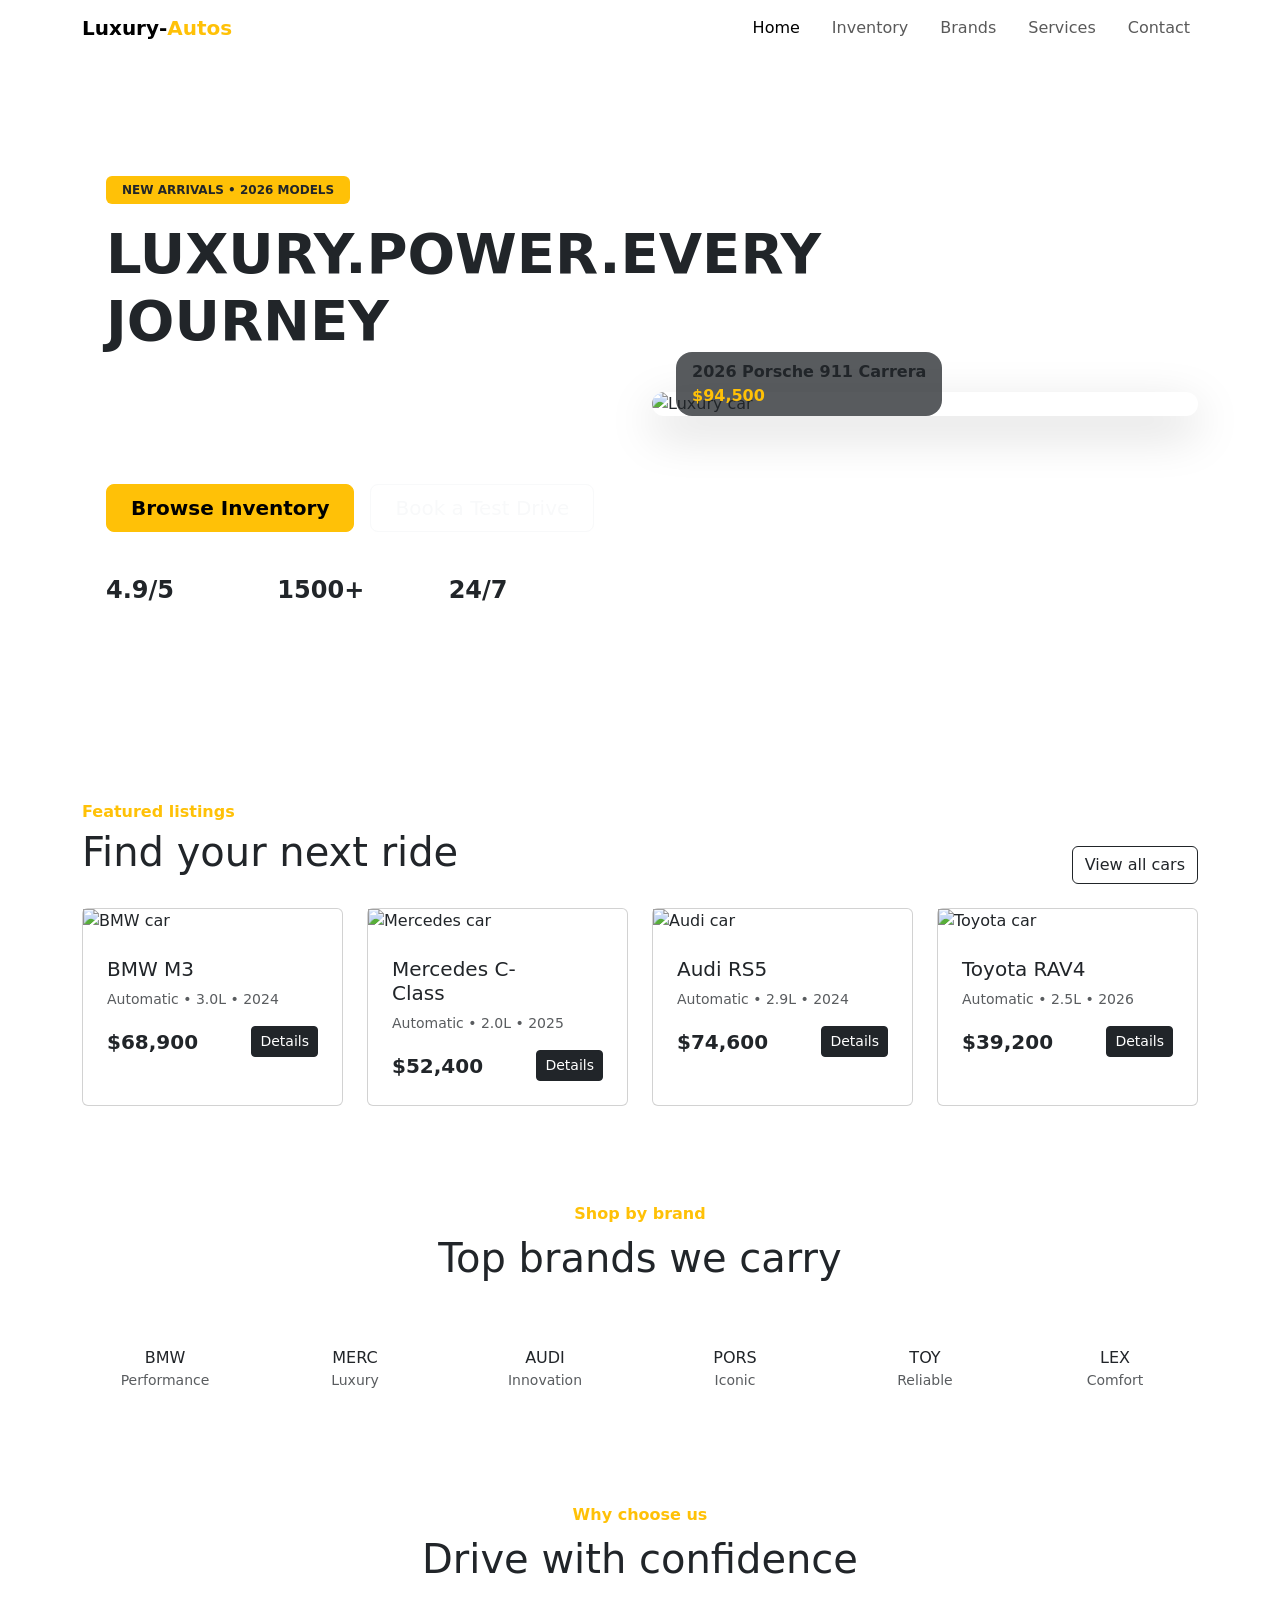
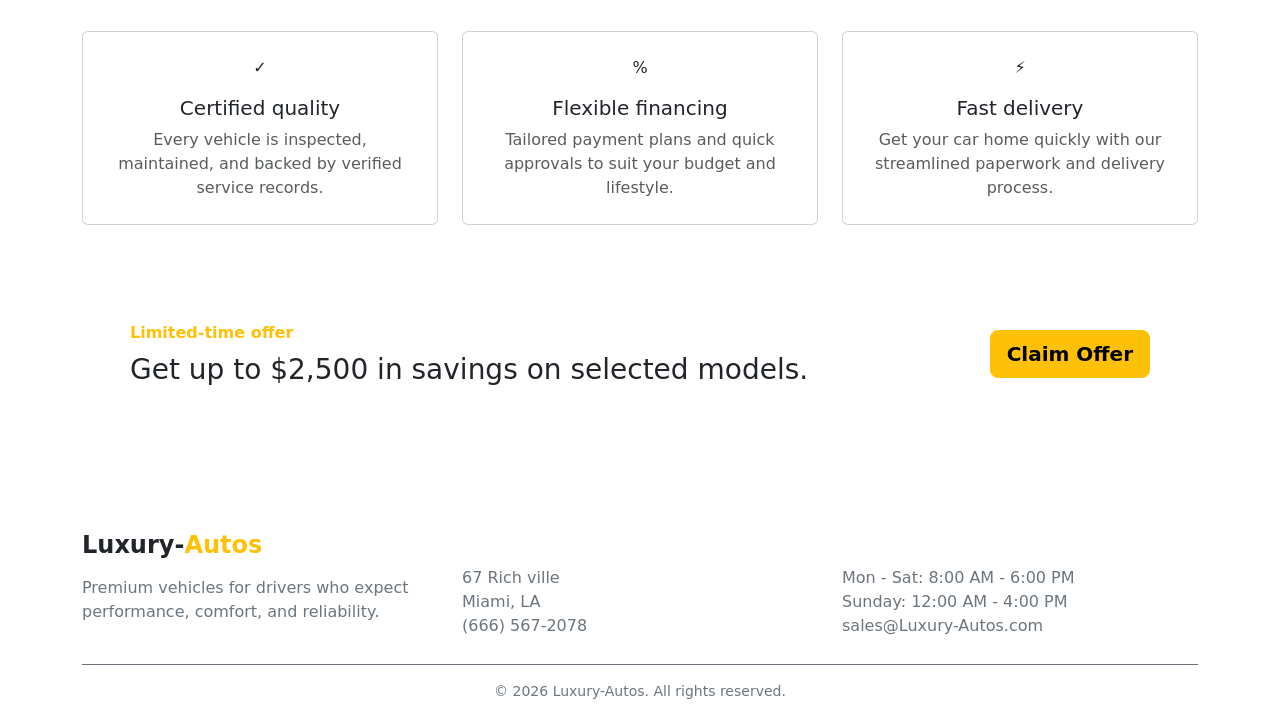
==== index.html @ 81e5c454 "commiting assignment, ready to push for the first time" ====
<!doctype html>
<html lang="en">
  <head>
    <meta charset="UTF-8" />
    <meta name="viewport" content="width=device-width, initial-scale=1.0" />
    <link href="https://cdn.jsdelivr.net/npm/bootstrap@5.3.8/dist/css/bootstrap.min.css" rel="stylesheet" integrity="sha384-sRIl4kxILFvY47J16cr9ZwB07vP4J8+LH7qKQnuqkuIAvNWLzeN8tE5YBujZqJLB" crossorigin="anonymous">
    <title>Luxury-Autos | Premium Car Dealership</title>
    <link rel="stylesheet" href="styles.css" />
  </head>
  <body>
    <nav class="navbar navbar-expand-lg sticky-top">
      <div class="container">
        <a class="navbar-brand fw-bold" href="index.html"
          >Luxury-<span class="text-warning">Autos</span></a
        >
        <button
          class="navbar-toggler"
          type="button"
          data-bs-toggle="collapse"
          data-bs-target="#mainNav"
          aria-controls="mainNav"
          aria-expanded="false"
          aria-label="Toggle navigation"
        >
          <span class="navbar-toggler-icon"></span>
        </button>
        <div class="collapse navbar-collapse" id="mainNav">
          <ul class="navbar-nav ms-auto gap-lg-3">
            <li class="nav-item"><a class="nav-link active" href="index.html">Home</a></li>
            <li class="nav-item"><a class="nav-link" href="inventory.html">Inventory</a></li>
            <li class="nav-item"><a class="nav-link" href="brands.html">Brands</a></li>
            <li class="nav-item"><a class="nav-link" href="services.html">Services</a></li>
            <li class="nav-item"><a class="nav-link" href="contact.html">Contact</a></li>
          </ul>
        </div>
      </div>
    </nav>

    <section class="hero-section py-5">
      <div class="container py-5">
        <div class="row align-items-center g-4">
          <div class="col-lg-6">
            <div class="hero-overlay p-4 rounded-4">
              <span class="badge bg-warning text-dark px-3 py-2 mb-3"
                >NEW ARRIVALS • 2026 MODELS</span
              >
              <h1 class="display-4 fw-bold mb-3">LUXURY.POWER.EVERY JOURNEY</h1>
              <p class="lead text-white-50 mb-4">
                Explore premium cars from top brands with transparent pricing and a smooth buying
                experience.
              </p>
              <div class="d-flex flex-wrap gap-3">
                <a href="inventory.html" class="btn btn-warning btn-lg px-4 fw-semibold"
                  >Browse Inventory</a
                >
                <a href="contact.html" class="btn btn-outline-light btn-lg px-4"
                  >Book a Test Drive</a
                >
              </div>
              <div class="row mt-4 g-3">
                <div class="col-4">
                  <div class="fw-bold fs-4">4.9/5</div>
                  <small class="text-white-50">Customer rating</small>
                </div>
                <div class="col-4">
                  <div class="fw-bold fs-4">1500+</div>
                  <small class="text-white-50">Cars sold</small>
                </div>
                <div class="col-4">
                  <div class="fw-bold fs-4">24/7</div>
                  <small class="text-white-50">Support</small>
                </div>
              </div>
            </div>
          </div>
          <div class="col-lg-6">
            <div class="card bg-transparent border-0 shadow-none">
              <img
                src="https://images.unsplash.com/photo-1553440569-bcc63803a83d?auto=format&fit=crop&w=1200&q=80"
                class="img-fluid rounded-4 shadow-lg"
                alt="Luxury car"
              />
              <div class="card-img-overlay d-flex align-items-end p-4">
                <div class="bg-dark bg-opacity-75 rounded-4 px-3 py-2">
                  <div class="fw-semibold">2026 Porsche 911 Carrera</div>
                  <div class="text-warning fw-bold">$94,500</div>
                </div>
              </div>
            </div>
          </div>
        </div>
      </div>
    </section>

    <main>
      <section id="inventory" class="py-5">
        <div class="container">
          <div class="d-flex align-items-end justify-content-between flex-wrap gap-3 mb-4">
            <div>
              <p class="text-warning fw-semibold mb-1">Featured listings</p>
              <h2 class="section-title display-6">Find your next ride</h2>
            </div>
            <a href="inventory.html" class="btn btn-outline-dark">View all cars</a>
          </div>

          <div class="row g-4">
            <div class="col-md-6 col-xl-3">
              <div class="card car-card h-100">
                <img
                  src="https://images.unsplash.com/photo-1503376780353-7e6692767b70?auto=format&fit=crop&w=900&q=80"
                  alt="BMW car"
                />
                <div class="card-body p-4">
                  <div class="d-flex justify-content-between align-items-center mb-2">
                    <h5 class="mb-0">BMW M3</h5>
                    <span class="badge price-badge px-2 py-1">Sport</span>
                  </div>
                  <p class="text-muted small mb-3">Automatic • 3.0L • 2024</p>
                  <div class="d-flex justify-content-between align-items-center">
                    <div class="fw-bold fs-5">$68,900</div>
                    <button class="btn btn-dark btn-sm">Details</button>
                  </div>
                </div>
              </div>
            </div>

            <div class="col-md-6 col-xl-3">
              <div class="card car-card h-100">
                <img
                  src="https://images.unsplash.com/photo-1544636331-e26879cd4d9b?auto=format&fit=crop&w=900&q=80"
                  alt="Mercedes car"
                />
                <div class="card-body p-4">
                  <div class="d-flex justify-content-between align-items-center mb-2">
                    <h5 class="mb-0">Mercedes C-Class</h5>
                    <span class="badge price-badge px-2 py-1">Luxury</span>
                  </div>
                  <p class="text-muted small mb-3">Automatic • 2.0L • 2025</p>
                  <div class="d-flex justify-content-between align-items-center">
                    <div class="fw-bold fs-5">$52,400</div>
                    <button class="btn btn-dark btn-sm">Details</button>
                  </div>
                </div>
              </div>
            </div>

            <div class="col-md-6 col-xl-3">
              <div class="card car-card h-100">
                <img
                  src="https://images.unsplash.com/photo-1552519507-da3b142c6e3d?auto=format&fit=crop&w=900&q=80"
                  alt="Audi car"
                />
                <div class="card-body p-4">
                  <div class="d-flex justify-content-between align-items-center mb-2">
                    <h5 class="mb-0">Audi RS5</h5>
                    <span class="badge price-badge px-2 py-1">Performance</span>
                  </div>
                  <p class="text-muted small mb-3">Automatic • 2.9L • 2024</p>
                  <div class="d-flex justify-content-between align-items-center">
                    <div class="fw-bold fs-5">$74,600</div>
                    <button class="btn btn-dark btn-sm">Details</button>
                  </div>
                </div>
              </div>
            </div>

            <div class="col-md-6 col-xl-3">
              <div class="card car-card h-100">
                <img
                  src="https://images.unsplash.com/photo-1494905998402-395d579af36f?auto=format&fit=crop&w=900&q=80"
                  alt="Toyota car"
                />
                <div class="card-body p-4">
                  <div class="d-flex justify-content-between align-items-center mb-2">
                    <h5 class="mb-0">Toyota RAV4</h5>
                    <span class="badge price-badge px-2 py-1">SUV</span>
                  </div>
                  <p class="text-muted small mb-3">Automatic • 2.5L • 2026</p>
                  <div class="d-flex justify-content-between align-items-center">
                    <div class="fw-bold fs-5">$39,200</div>
                    <button class="btn btn-dark btn-sm">Details</button>
                  </div>
                </div>
              </div>
            </div>
          </div>
        </div>
      </section>

      <section id="brands" class="py-5 bg-white">
        <div class="container">
          <div class="text-center mb-5">
            <p class="text-warning fw-semibold mb-2">Shop by brand</p>
            <h2 class="section-title display-6">Top brands we carry</h2>
          </div>
          <div class="row g-4 brands">
            <div class="col-6 col-md-4 col-lg-2">
              <div
                class="brand-box rounded-4 d-flex flex-column align-items-center justify-content-center text-center p-3"
              >
                <div class="brand-logo">BMW</div>
                <small class="text-muted">Performance</small>
              </div>
            </div>
            <div class="col-6 col-md-4 col-lg-2">
              <div
                class="brand-box rounded-4 d-flex flex-column align-items-center justify-content-center text-center p-3"
              >
                <div class="brand-logo">MERC</div>
                <small class="text-muted">Luxury</small>
              </div>
            </div>
            <div class="col-6 col-md-4 col-lg-2">
              <div
                class="brand-box rounded-4 d-flex flex-column align-items-center justify-content-center text-center p-3"
              >
                <div class="brand-logo">AUDI</div>
                <small class="text-muted">Innovation</small>
              </div>
            </div>
            <div class="col-6 col-md-4 col-lg-2">
              <div
                class="brand-box rounded-4 d-flex flex-column align-items-center justify-content-center text-center p-3"
              >
                <div class="brand-logo">PORS</div>
                <small class="text-muted">Iconic</small>
              </div>
            </div>
            <div class="col-6 col-md-4 col-lg-2">
              <div
                class="brand-box rounded-4 d-flex flex-column align-items-center justify-content-center text-center p-3"
              >
                <div class="brand-logo">TOY</div>
                <small class="text-muted">Reliable</small>
              </div>
            </div>
            <div class="col-6 col-md-4 col-lg-2">
              <div
                class="brand-box rounded-4 d-flex flex-column align-items-center justify-content-center text-center p-3"
              >
                <div class="brand-logo">LEX</div>
                <small class="text-muted">Comfort</small>
              </div>
            </div>
          </div>
        </div>
      </section>

      <section id="services" class="py-5">
        <div class="container">
          <div class="text-center mb-5">
            <p class="text-warning fw-semibold mb-2">Why choose us</p>
            <h2 class="section-title display-6">Drive with confidence</h2>
          </div>
          <div class="row g-4">
            <div class="col-md-4">
              <div class="card h-100 p-4 text-center">
                <div class="feature-icon mx-auto mb-3">✓</div>
                <h5>Certified quality</h5>
                <p class="text-muted mb-0">
                  Every vehicle is inspected, maintained, and backed by verified service records.
                </p>
              </div>
            </div>
            <div class="col-md-4">
              <div class="card h-100 p-4 text-center">
                <div class="feature-icon mx-auto mb-3">%</div>
                <h5>Flexible financing</h5>
                <p class="text-muted mb-0">
                  Tailored payment plans and quick approvals to suit your budget and lifestyle.
                </p>
              </div>
            </div>
            <div class="col-md-4">
              <div class="card h-100 p-4 text-center">
                <div class="feature-icon mx-auto mb-3">⚡</div>
                <h5>Fast delivery</h5>
                <p class="text-muted mb-0">
                  Get your car home quickly with our streamlined paperwork and delivery process.
                </p>
              </div>
            </div>
          </div>
        </div>
      </section>

      <section class="container pb-5">
        <div
          class="cta-banner p-5 d-flex flex-column flex-md-row justify-content-between align-items-center gap-4"
        >
          <div>
            <p class="text-warning fw-semibold mb-2">Limited-time offer</p>
            <h3 class="mb-0">Get up to $2,500 in savings on selected models.</h3>
          </div>
          <a href="contact.html" class="btn btn-warning btn-lg fw-semibold">Claim Offer</a>
        </div>
      </section>
    </main>

    <footer id="contact" class="pt-5 pb-4">
      <div class="container">
        <div class="row g-4">
          <div class="col-md-4">
            <h4 class="fw-bold mb-3">Luxury-<span class="text-warning">Autos</span></h4>
            <p class="text-secondary">
              Premium vehicles for drivers who expect performance, comfort, and reliability.
            </p>
          </div>
          <div class="col-md-4">
            <h6 class="text-uppercase text-white-50 mb-3">Visit us</h6>
            <ul class="list-unstyled text-secondary mb-0">
              <li>67 Rich ville</li>
              <li>Miami, LA</li>
              <li>(666) 567-2078</li>
            </ul>
          </div>
          <div class="col-md-4">
            <h6 class="text-uppercase text-white-50 mb-3">Hours</h6>
            <ul class="list-unstyled text-secondary mb-0">
              <li>Mon - Sat: 8:00 AM - 6:00 PM</li>
              <li>Sunday: 12:00 AM - 4:00 PM</li>
              <li>sales@Luxury-Autos.com</li>
            </ul>
          </div>
        </div>
        <div class="border-top border-secondary mt-4 pt-3 text-center text-secondary small">
          © 2026 Luxury-Autos. All rights reserved.
        </div>
      </div>
    </footer>
<script src="https://cdn.jsdelivr.net/npm/bootstrap@5.3.8/dist/js/bootstrap.bundle.min.js" integrity="sha384-FKyoEForCGlyvwx9Hj09JcYn3nv7wiPVlz7YYwJrWVcXK/BmnVDxM+D2scQbITxI" crossorigin="anonymous"></script>
  </body>
</html>
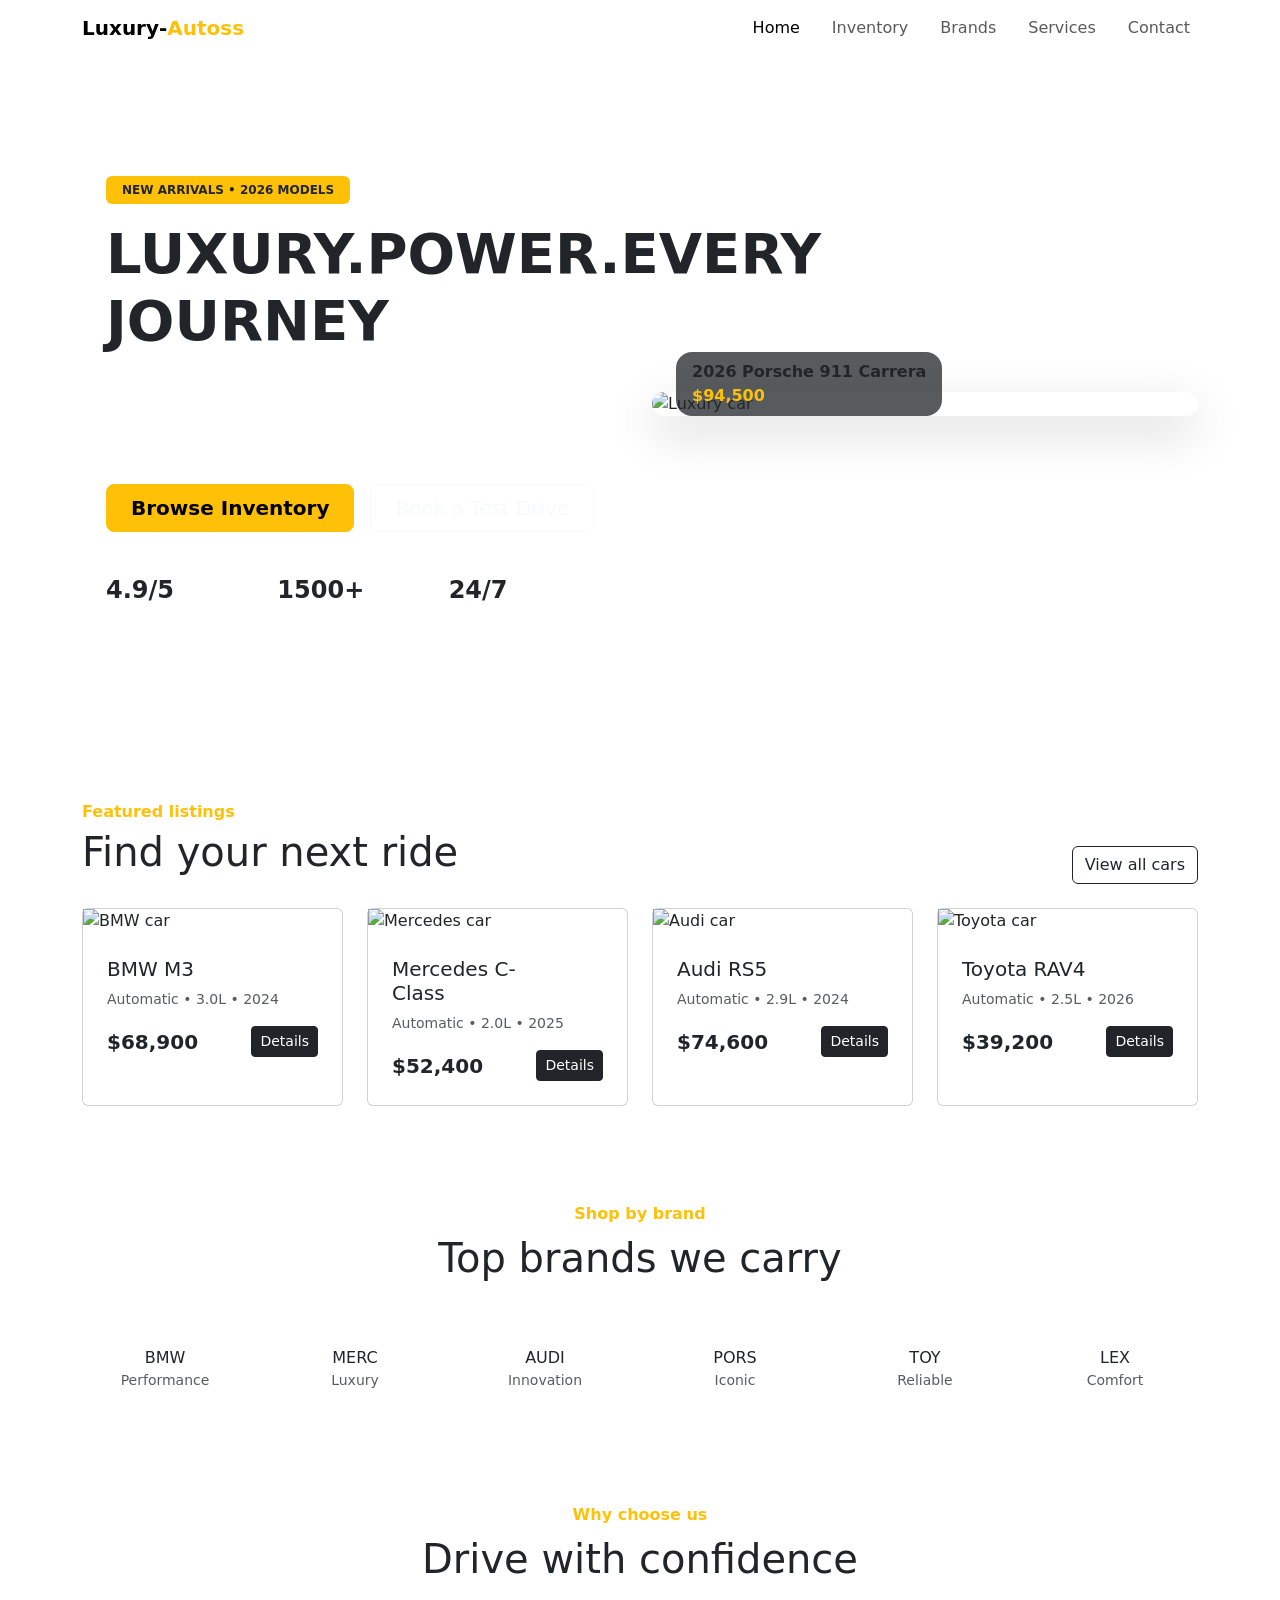
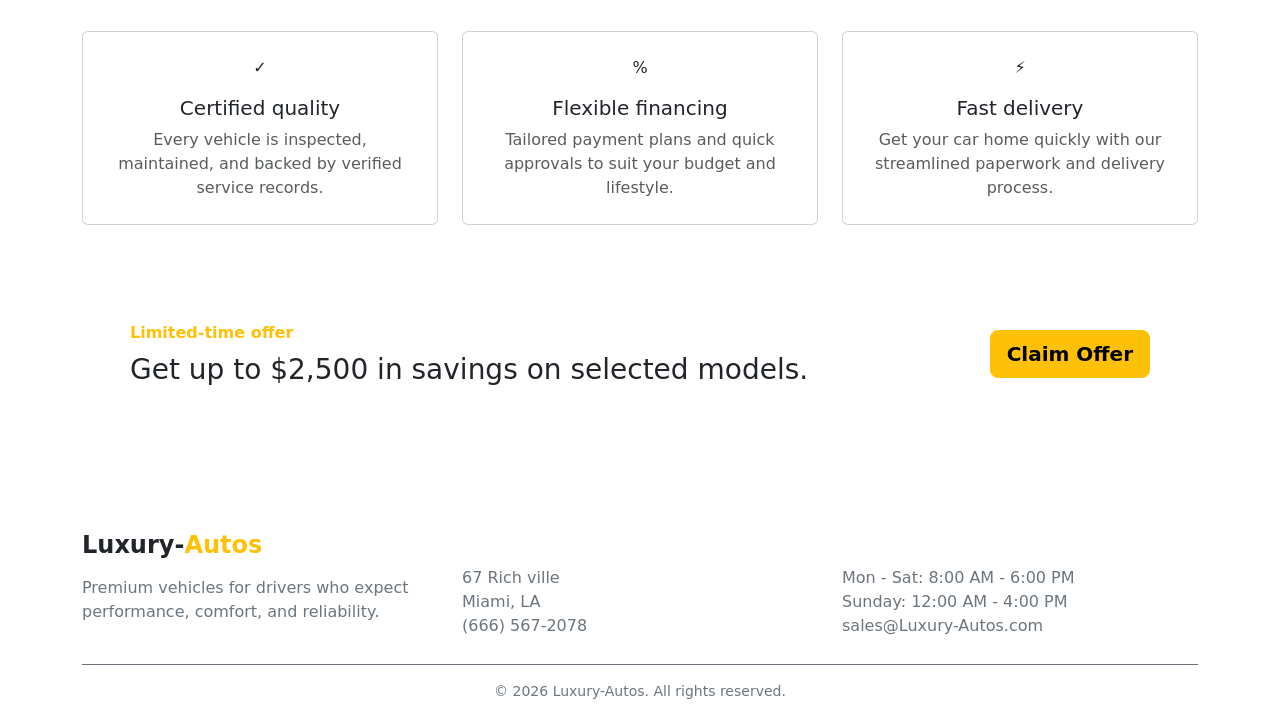
==== commit 96f22a29: "testing changes" ====
--- a/index.html
+++ b/index.html
@@ -3,7 +3,12 @@
   <head>
     <meta charset="UTF-8" />
     <meta name="viewport" content="width=device-width, initial-scale=1.0" />
-    <link href="https://cdn.jsdelivr.net/npm/bootstrap@5.3.8/dist/css/bootstrap.min.css" rel="stylesheet" integrity="sha384-sRIl4kxILFvY47J16cr9ZwB07vP4J8+LH7qKQnuqkuIAvNWLzeN8tE5YBujZqJLB" crossorigin="anonymous">
+    <link
+      href="https://cdn.jsdelivr.net/npm/bootstrap@5.3.8/dist/css/bootstrap.min.css"
+      rel="stylesheet"
+      integrity="sha384-sRIl4kxILFvY47J16cr9ZwB07vP4J8+LH7qKQnuqkuIAvNWLzeN8tE5YBujZqJLB"
+      crossorigin="anonymous"
+    />
     <title>Luxury-Autos | Premium Car Dealership</title>
     <link rel="stylesheet" href="styles.css" />
   </head>
@@ -11,7 +16,7 @@
     <nav class="navbar navbar-expand-lg sticky-top">
       <div class="container">
         <a class="navbar-brand fw-bold" href="index.html"
-          >Luxury-<span class="text-warning">Autos</span></a
+          >Luxury-<span class="text-warning">Autoss</span></a
         >
         <button
           class="navbar-toggler"
@@ -328,6 +333,10 @@
         </div>
       </div>
     </footer>
-<script src="https://cdn.jsdelivr.net/npm/bootstrap@5.3.8/dist/js/bootstrap.bundle.min.js" integrity="sha384-FKyoEForCGlyvwx9Hj09JcYn3nv7wiPVlz7YYwJrWVcXK/BmnVDxM+D2scQbITxI" crossorigin="anonymous"></script>
+    <script
+      src="https://cdn.jsdelivr.net/npm/bootstrap@5.3.8/dist/js/bootstrap.bundle.min.js"
+      integrity="sha384-FKyoEForCGlyvwx9Hj09JcYn3nv7wiPVlz7YYwJrWVcXK/BmnVDxM+D2scQbITxI"
+      crossorigin="anonymous"
+    ></script>
   </body>
 </html>
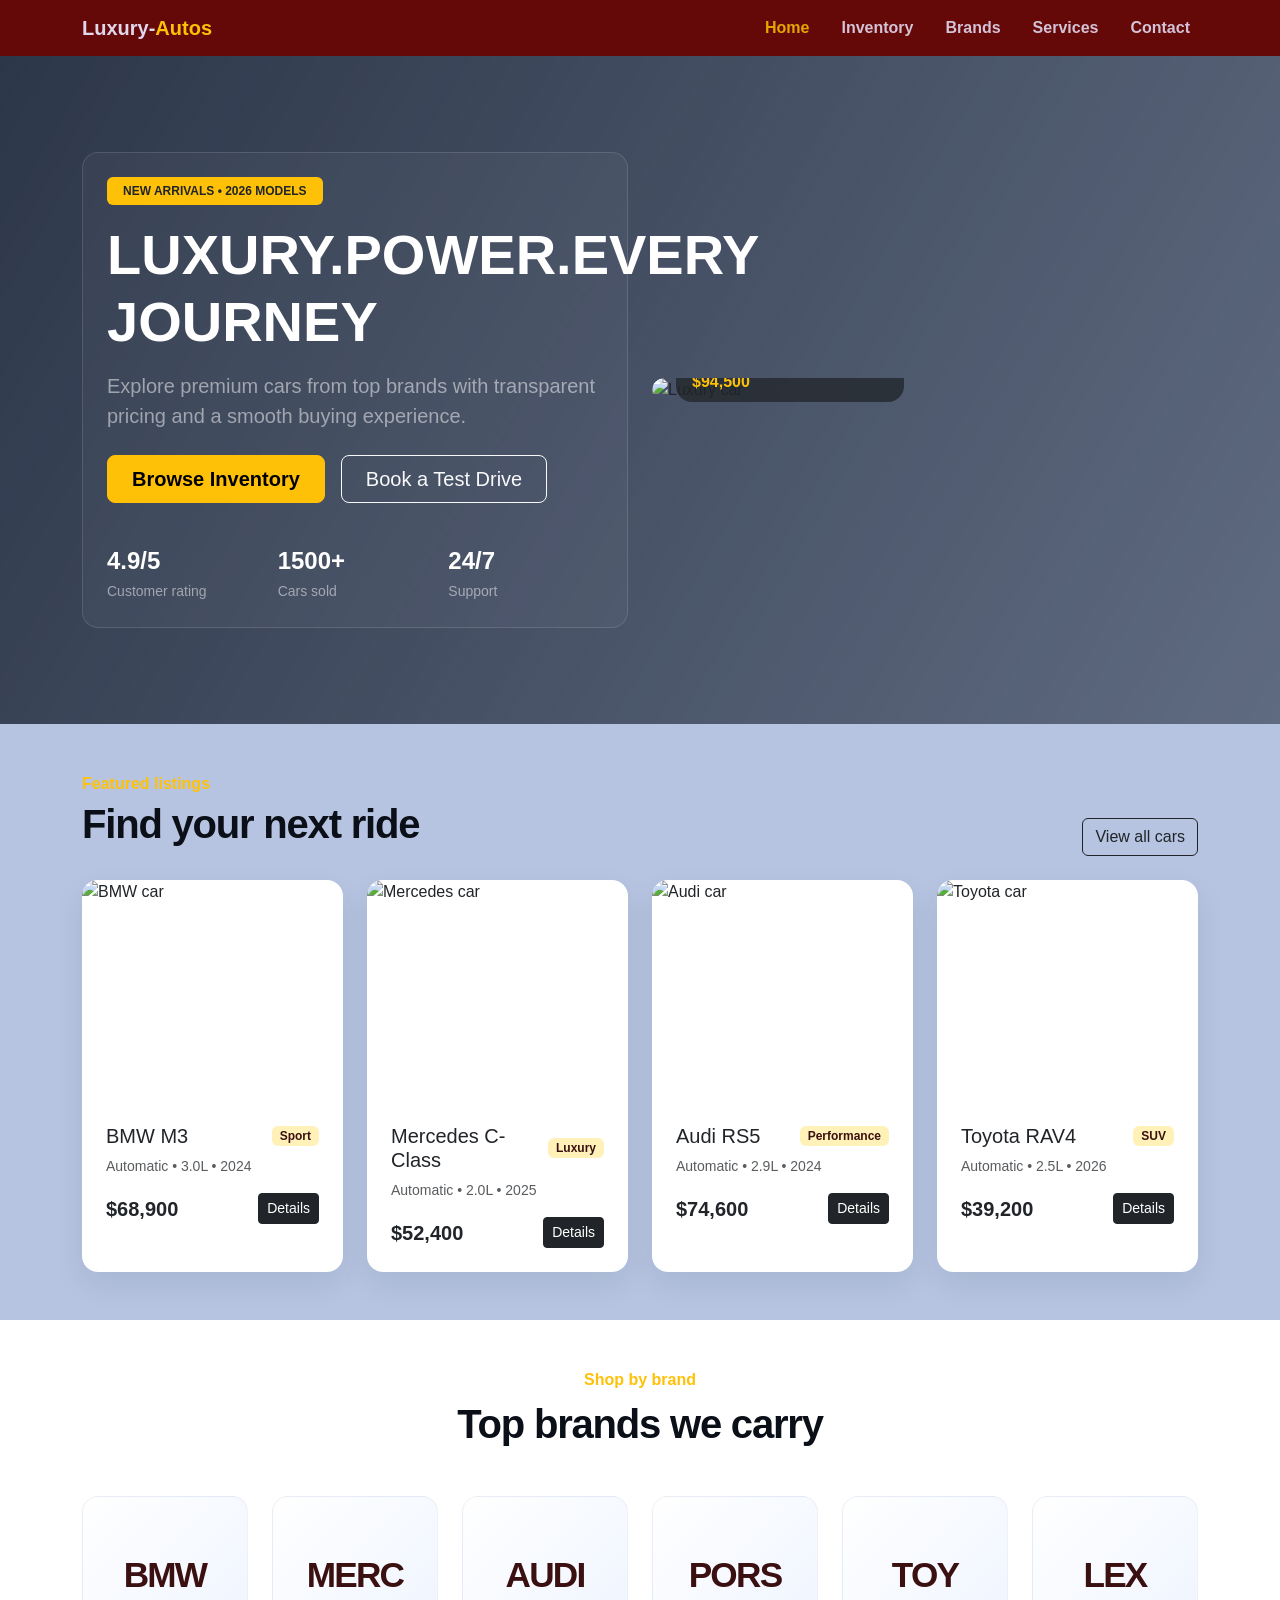
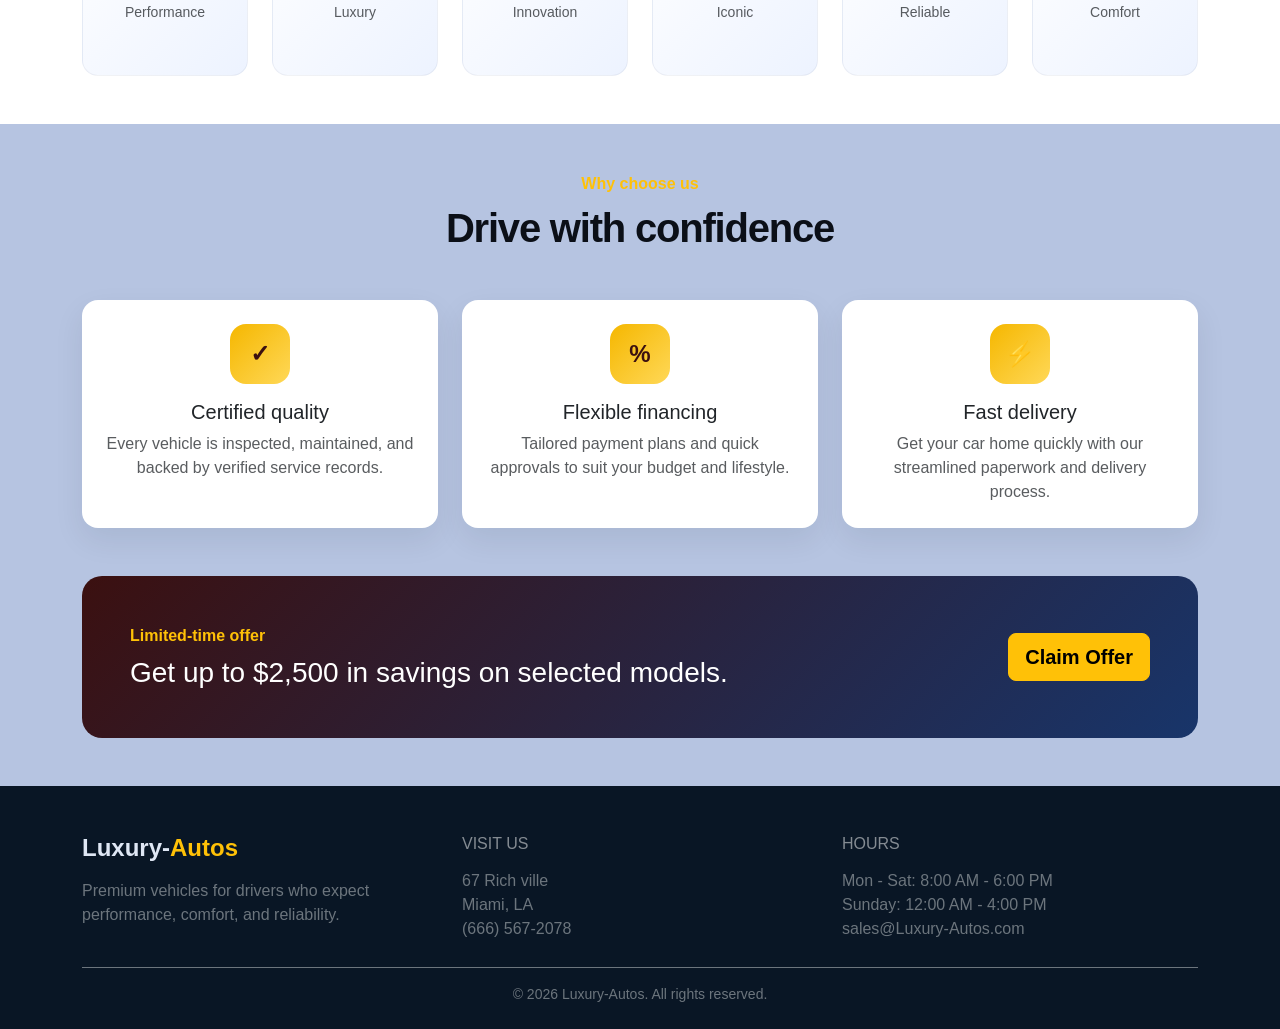
==== commit 09cc6c9c: "fixed navigation by updaing style.css" ====
--- a/index.html
+++ b/index.html
@@ -10,13 +10,13 @@
       crossorigin="anonymous"
     />
     <title>Luxury-Autos | Premium Car Dealership</title>
-    <link rel="stylesheet" href="styles.css" />
+    <link rel="stylesheet" href="./style.css" />
   </head>
   <body>
-    <nav class="navbar navbar-expand-lg sticky-top">
+    <nav class="navbar navbar-expand-lg sticky-top bg-dark">
       <div class="container">
         <a class="navbar-brand fw-bold" href="index.html"
-          >Luxury-<span class="text-warning">Autoss</span></a
+          >Luxury-<span class="text-warning">Autos</span></a
         >
         <button
           class="navbar-toggler"
--- a/style.css
+++ b/style.css
@@ -0,0 +1,165 @@
+:root {
+  --primary: rgb(59, 16, 16);
+  --primary-strong: red;
+  --accent: #f5b700;
+  --accent-soft: #fff1b8;
+  --dark: #0b0f17;
+  --muted: #0a8bfc;
+  --light: #32456b;
+  --card-shadow: 0 12px 30px rgba(15, 23, 42, 0.08);
+}
+
+* {
+  box-sizing: border-box;
+}
+
+body {
+  font-family: Arial, Helvetica, sans-serif;
+  background: #b6c4e1;
+  color: var(--dark);
+}
+
+img {
+  max-width: 100%;
+}
+
+.navbar {
+  background: rgb(100, 8, 8) !important;
+  backdrop-filter: blur(10px);
+}
+
+.navbar-brand,
+.navbar-nav .nav-link {
+  color: #e1d8ee !important;
+}
+
+.navbar-nav .nav-link {
+  opacity: 0.9;
+  font-weight: 600;
+}
+
+.navbar-nav .nav-link:hover,
+.navbar-nav .nav-link:focus,
+.navbar-nav .nav-link.active {
+  color: var(--accent) !important;
+}
+
+.navbar-toggler {
+  border: 1px solid rgba(82, 14, 14, 0.75) !important;
+  background: rgba(255, 255, 255, 0.06);
+  padding: 0.4rem 0.6rem;
+}
+
+.navbar-toggler:focus {
+  box-shadow: 0 0 0 0.2rem rgba(245, 183, 0, 0.4);
+}
+
+.navbar-toggler-icon {
+  background-image: url("data:image/svg+xml,%3csvg xmlns='http://www.w3.org/2000/svg' viewBox='0 0 30 30'%3e%3cpath stroke='rgba(255,255,255,1)' stroke-linecap='round' stroke-width='2.5' d='M4 7h22M4 15h22M4 23h22'/%3e%3c/svg%3e") !important;
+}
+
+.hero-section {
+  position: relative;
+  background:
+    linear-gradient(120deg, rgba(10, 19, 35, 0.8), rgba(10, 19, 35, 0.5)),
+    url(https://unsplash.com/photos/a-group-of-cars-parked-in-a-garage-4-KKQsOM9UY) center/cover
+      no-repeat;
+  color: #fff;
+}
+
+.hero-overlay {
+  background: rgba(255, 255, 255, 0.04);
+  border: 1px solid rgba(255, 255, 255, 0.12);
+  backdrop-filter: blur(2px);
+}
+
+.section-title {
+  font-weight: 800;
+  letter-spacing: -0.03em;
+}
+
+.card {
+  border: none;
+  border-radius: 1rem;
+  overflow: hidden;
+  box-shadow: var(--card-shadow);
+}
+
+.car-card img {
+  height: 220px;
+  object-fit: cover;
+}
+
+.price-badge {
+  background: var(--accent-soft);
+  color: var(--primary);
+  font-weight: 700;
+}
+
+.brand-box {
+  height: 180px;
+  background: linear-gradient(135deg, #ffffff, #edf3ff);
+  border: 1px solid rgba(11, 29, 58, 0.05);
+  transition: transform 0.2s ease;
+}
+
+.brand-box:hover {
+  transform: translateY(-5px);
+}
+
+.brands .brand-logo {
+  font-size: 2.2rem;
+  font-weight: 900;
+  letter-spacing: -0.05em;
+  color: var(--primary);
+}
+
+.feature-icon {
+  width: 60px;
+  height: 60px;
+  border-radius: 16px;
+  background: linear-gradient(135deg, var(--accent), #ffd857);
+  color: var(--primary);
+  font-size: 1.5rem;
+  font-weight: 700;
+  display: grid;
+  place-items: center;
+}
+
+.cta-banner {
+  background: linear-gradient(135deg, var(--primary), #18356a);
+  color: white;
+  border-radius: 1.25rem;
+}
+
+.page-hero {
+  background: linear-gradient(120deg, rgba(10, 19, 35, 0.85), rgba(18, 31, 52, 0.82));
+  color: #fff;
+}
+
+.page-card {
+  background: #fff;
+  border: 1px solid rgba(11, 29, 58, 0.05);
+  border-radius: 1rem;
+  box-shadow: var(--card-shadow);
+}
+
+.listing-table {
+  background: #fff;
+  border-radius: 1rem;
+  overflow: hidden;
+}
+
+footer {
+  background: #091625;
+  color: #dfe7f4;
+}
+
+@media (max-width: 991.98px) {
+  .navbar-nav {
+    background: rgba(11, 29, 58, 0.96);
+    padding: 1rem;
+    border-radius: 0.75rem;
+    margin-top: 0.75rem;
+  }
+}
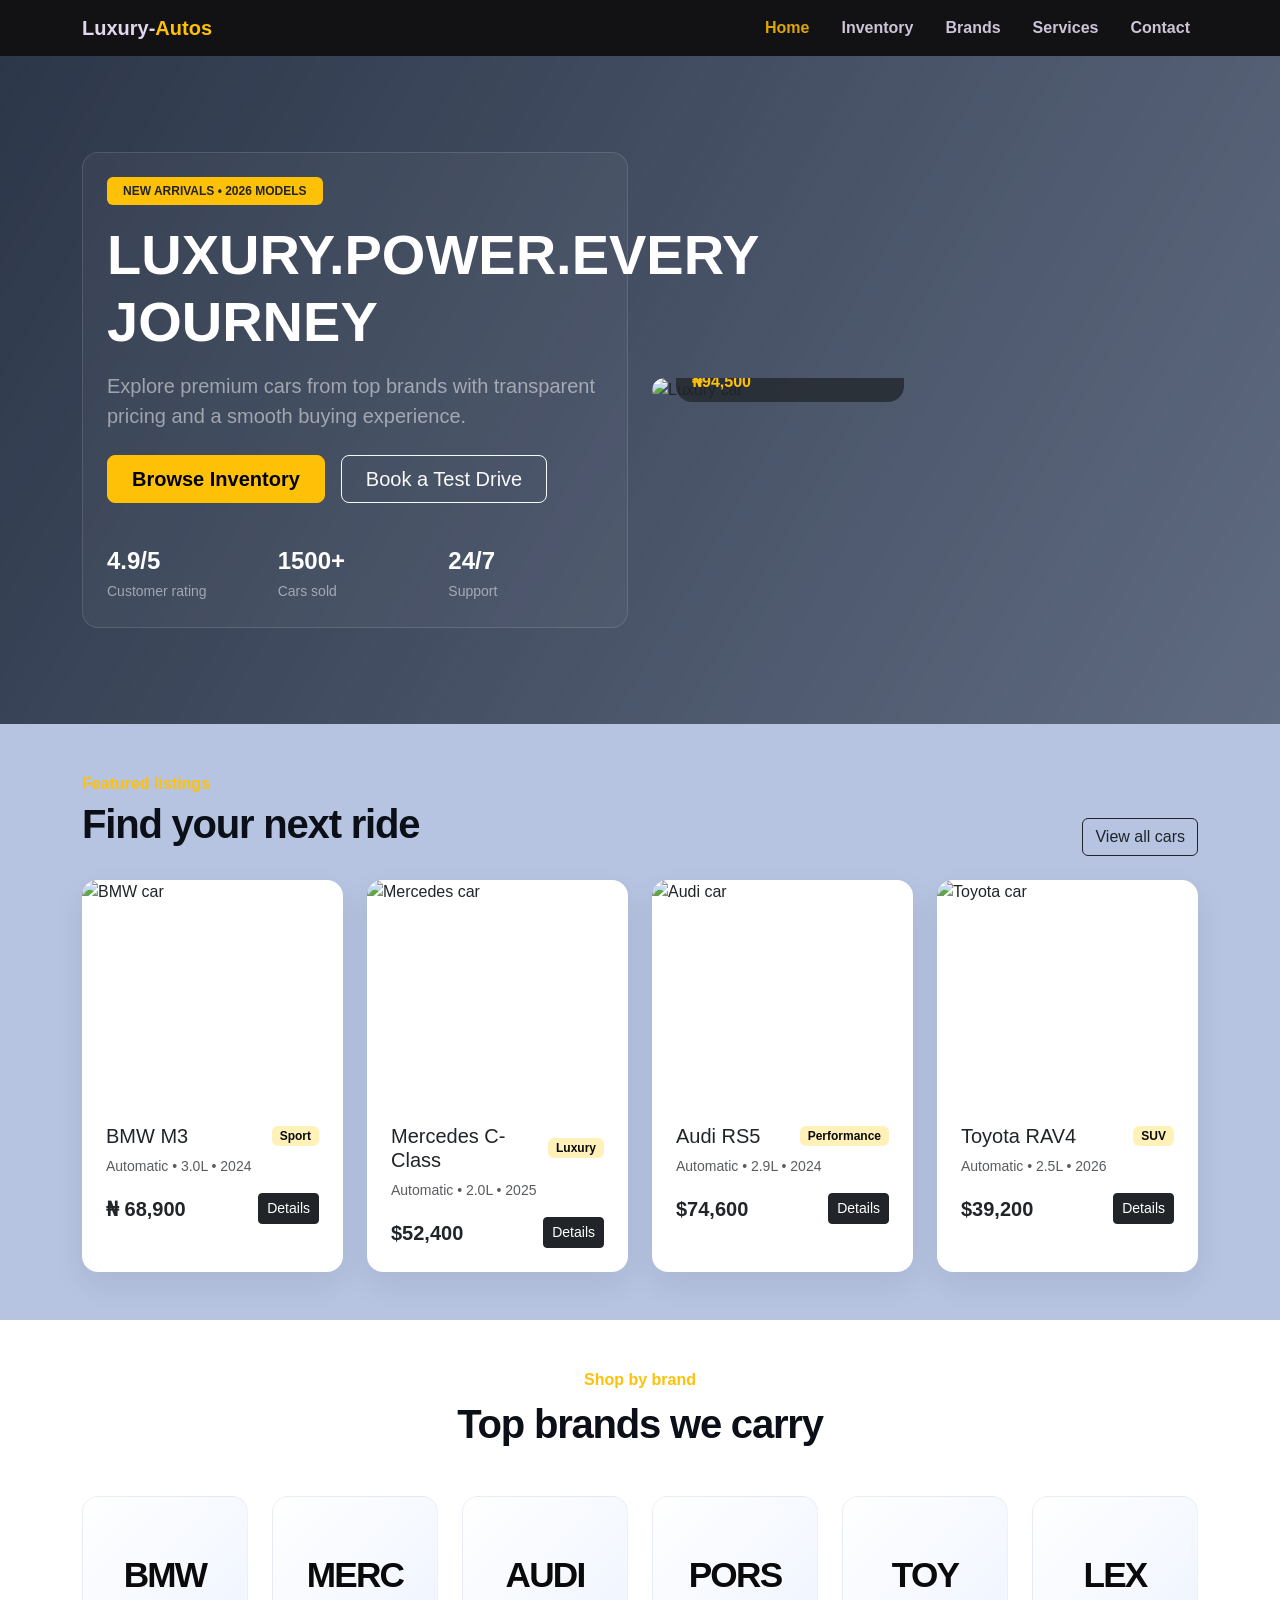
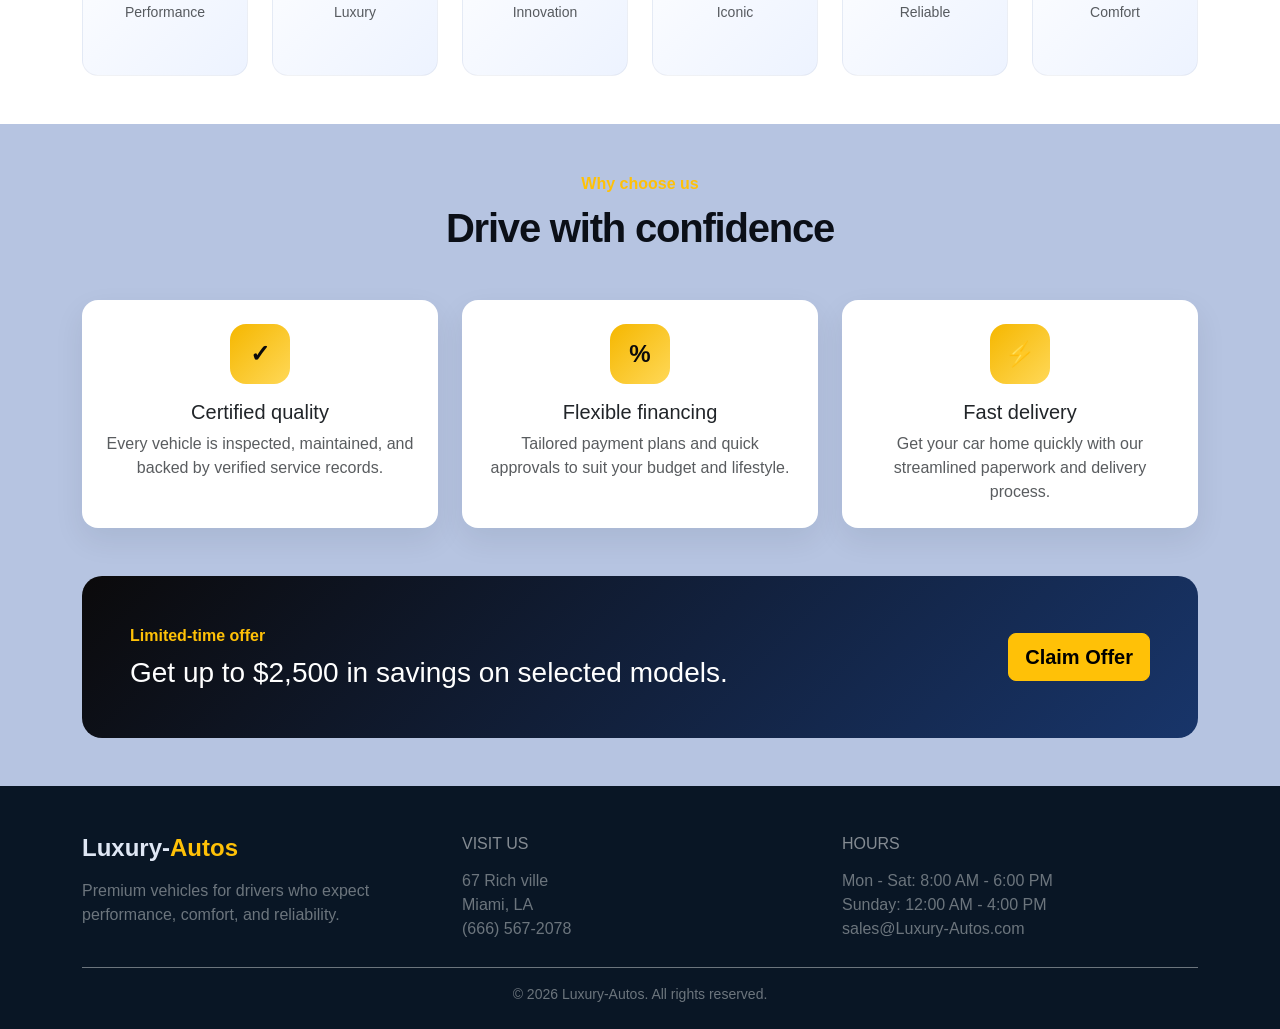
==== commit a20ccdfe: "changed from dollar sign to naira sign for two cars" ====
--- a/index.html
+++ b/index.html
@@ -88,7 +88,7 @@
               <div class="card-img-overlay d-flex align-items-end p-4">
                 <div class="bg-dark bg-opacity-75 rounded-4 px-3 py-2">
                   <div class="fw-semibold">2026 Porsche 911 Carrera</div>
-                  <div class="text-warning fw-bold">$94,500</div>
+                  <div class="text-warning fw-bold">₦94,500</div>
                 </div>
               </div>
             </div>
@@ -122,7 +122,7 @@
                   </div>
                   <p class="text-muted small mb-3">Automatic • 3.0L • 2024</p>
                   <div class="d-flex justify-content-between align-items-center">
-                    <div class="fw-bold fs-5">$68,900</div>
+                    <div class="fw-bold fs-5">₦ 68,900</div>
                     <button class="btn btn-dark btn-sm">Details</button>
                   </div>
                 </div>
--- a/style.css
+++ b/style.css
@@ -1,5 +1,5 @@
 :root {
-  --primary: rgb(59, 16, 16);
+  --primary: rgb(11, 10, 11);
   --primary-strong: red;
   --accent: #f5b700;
   --accent-soft: #fff1b8;
@@ -24,7 +24,7 @@
 }
 
 .navbar {
-  background: rgb(100, 8, 8) !important;
+  background: rgb(18, 17, 20) !important;
   backdrop-filter: blur(10px);
 }
 
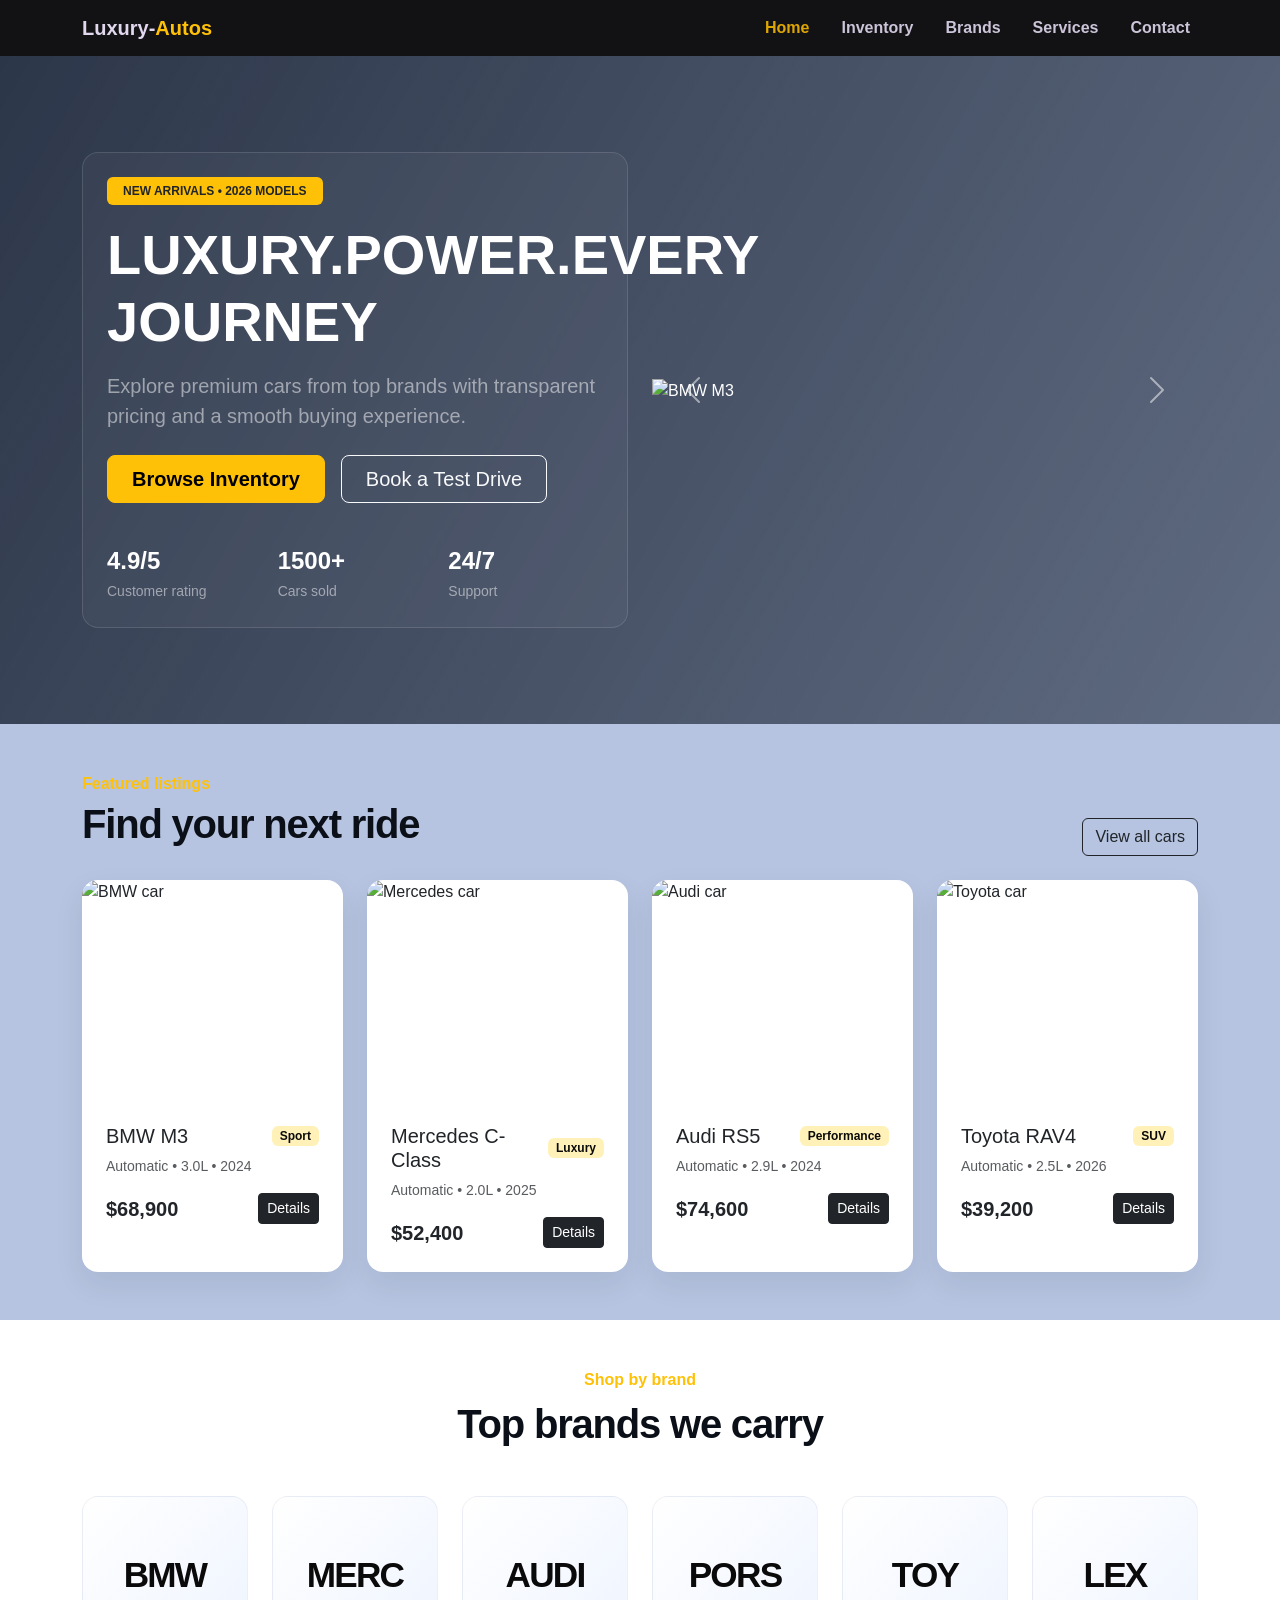
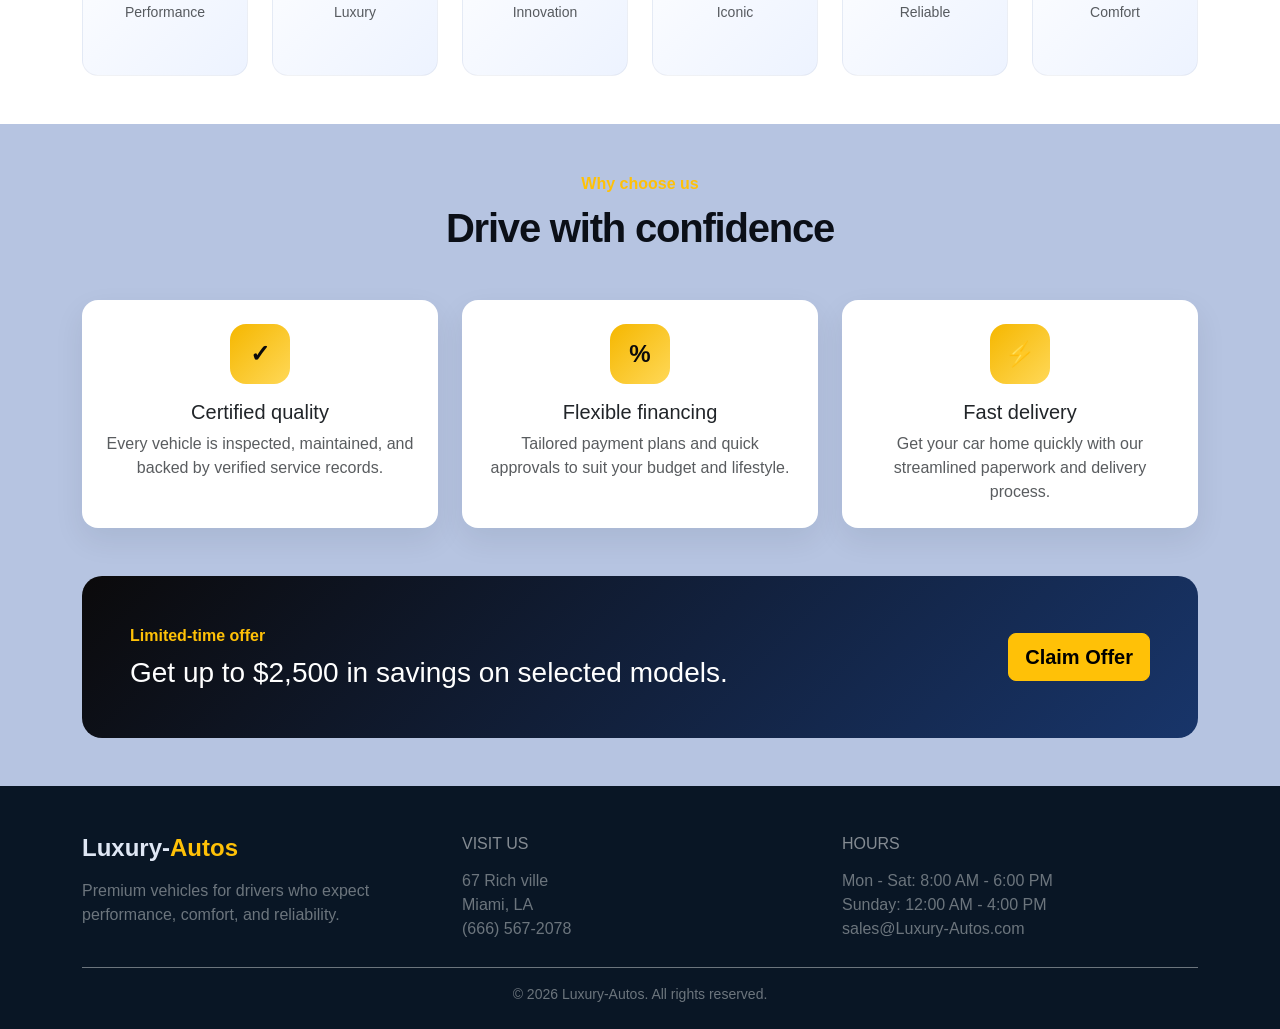
==== commit af7ecbf3: "added a carousel to the hero section of the home page" ====
--- a/index.html
+++ b/index.html
@@ -78,19 +78,47 @@
               </div>
             </div>
           </div>
+
           <div class="col-lg-6">
-            <div class="card bg-transparent border-0 shadow-none">
-              <img
-                src="https://images.unsplash.com/photo-1553440569-bcc63803a83d?auto=format&fit=crop&w=1200&q=80"
-                class="img-fluid rounded-4 shadow-lg"
-                alt="Luxury car"
-              />
-              <div class="card-img-overlay d-flex align-items-end p-4">
-                <div class="bg-dark bg-opacity-75 rounded-4 px-3 py-2">
-                  <div class="fw-semibold">2026 Porsche 911 Carrera</div>
-                  <div class="text-warning fw-bold">₦94,500</div>
-                </div>
-              </div>
+            <div id="carouselExampleAutoplaying" class="carousel slide" data-bs-ride="carousel">
+              <div class="carousel-inner">
+                <div class="carousel-item active">
+                  <img
+                    src="https://images.unsplash.com/photo-1503376780353-7e6692767b70?auto=format&fit=crop&w=900&q=80"
+                    alt="BMW M3"
+                  />
+                </div>
+                <div class="carousel-item">
+                  <img
+                    src="https://images.unsplash.com/photo-1552519507-da3b142c6e3d?auto=format&fit=crop&w=900&q=80"
+                    alt="Audi RS5"
+                  />
+                </div>
+                <div class="carousel-item">
+                  <img
+                    src="https://images.unsplash.com/photo-1503376780353-7e6692767b70?auto=format&fit=crop&w=900&q=80"
+                    alt="BMW car"
+                  />
+                </div>
+              </div>
+              <button
+                class="carousel-control-prev"
+                type="button"
+                data-bs-target="#carouselExampleAutoplaying"
+                data-bs-slide="prev"
+              >
+                <span class="carousel-control-prev-icon" aria-hidden="true"></span>
+                <span class="visually-hidden">Previous</span>
+              </button>
+              <button
+                class="carousel-control-next"
+                type="button"
+                data-bs-target="#carouselExampleAutoplaying"
+                data-bs-slide="next"
+              >
+                <span class="carousel-control-next-icon" aria-hidden="true"></span>
+                <span class="visually-hidden">Next</span>
+              </button>
             </div>
           </div>
         </div>
@@ -122,7 +150,7 @@
                   </div>
                   <p class="text-muted small mb-3">Automatic • 3.0L • 2024</p>
                   <div class="d-flex justify-content-between align-items-center">
-                    <div class="fw-bold fs-5">₦ 68,900</div>
+                    <div class="fw-bold fs-5">$68,900</div>
                     <button class="btn btn-dark btn-sm">Details</button>
                   </div>
                 </div>
